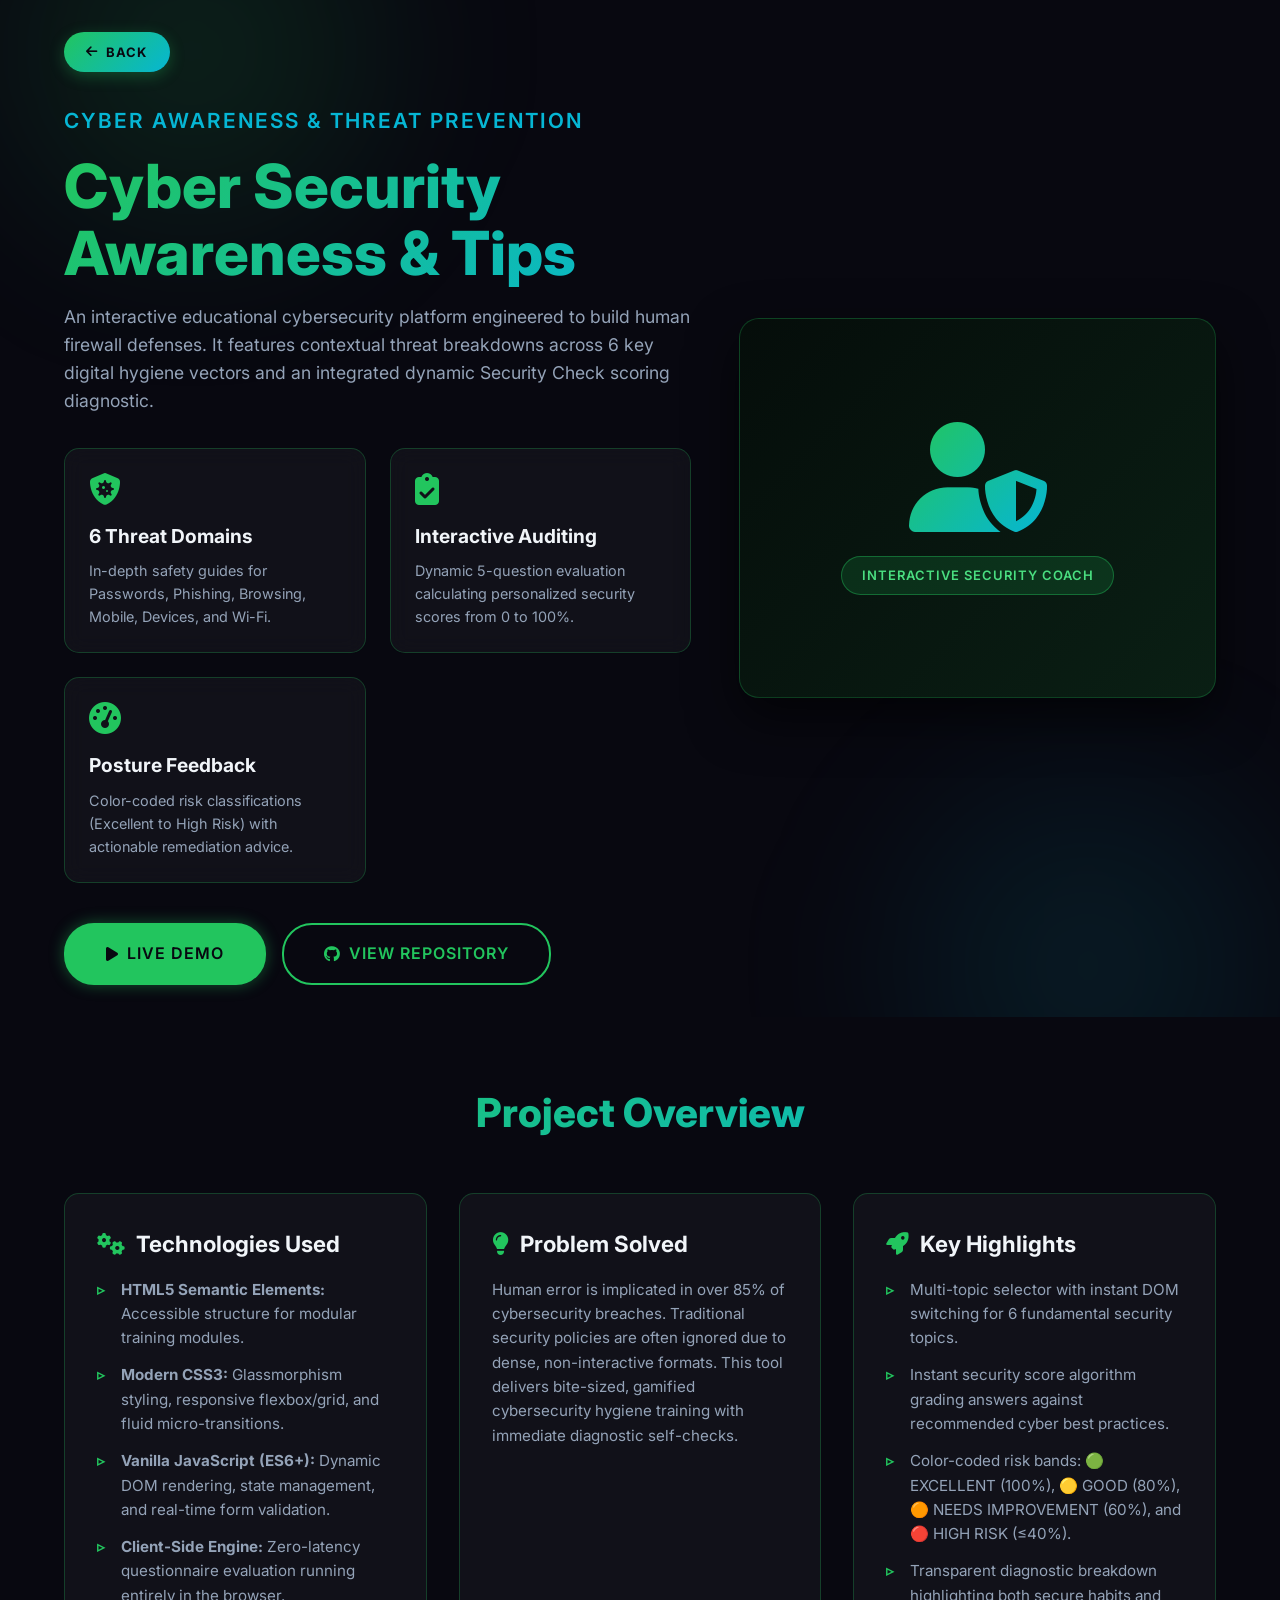
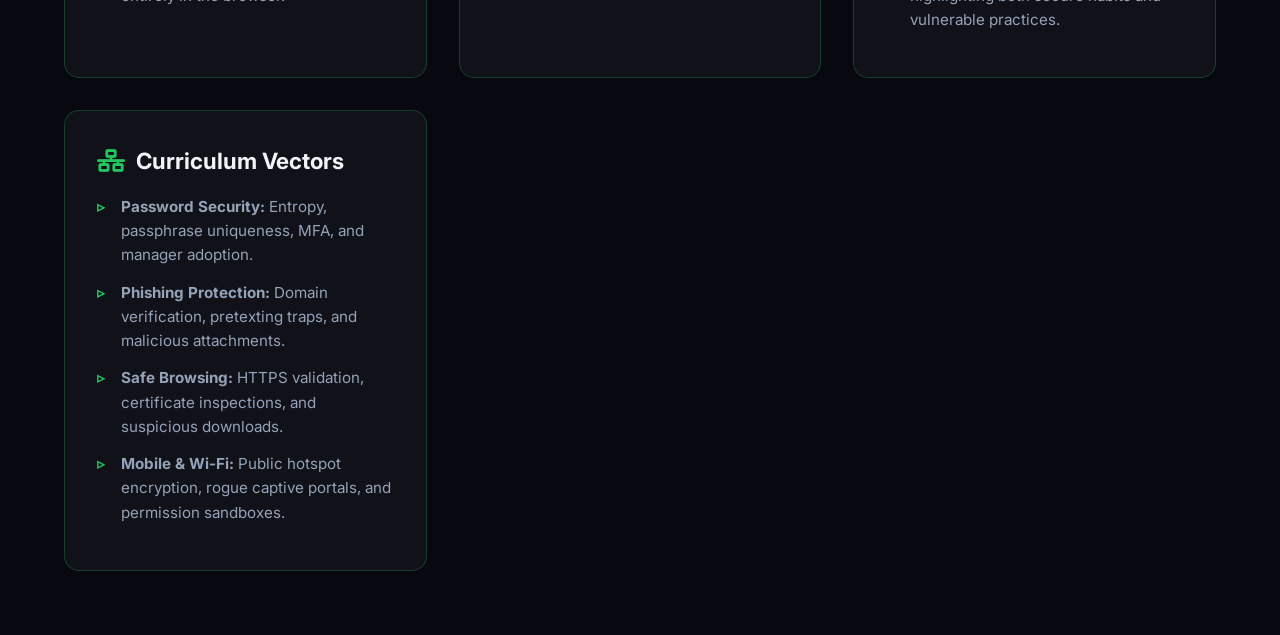
==== projects/awareness-and-tips.html @ faea084b "updated" ====
<!DOCTYPE html>
<html lang="en">

<head>
    <meta charset="UTF-8">
    <meta name="viewport" content="width=device-width, initial-scale=1.0">
    <title>Cyber Security Awareness & Tips - Project Detail</title>
    <link href="https://fonts.googleapis.com/css2?family=Inter:wght@300;400;600;800&display=swap" rel="stylesheet">
    <link rel="stylesheet" href="https://cdnjs.cloudflare.com/ajax/libs/font-awesome/6.4.0/css/all.min.css" />
    <style>
        :root {
            --primary: #22C55E;
            --primary-dark: #16A34A;
            --accent: #06B6D4;
            --bg-color: #080810;
            --glass-bg: rgba(255, 255, 255, 0.04);
            --glass-border: rgba(34, 197, 94, 0.25);
            --text-main: #F1F5F9;
            --text-muted: #94A3B8;
            --gradient: linear-gradient(135deg, #22C55E, #06B6D4);
        }

        * {
            margin: 0;
            padding: 0;
            box-sizing: border-box;
            font-family: 'Inter', sans-serif;
        }

        body {
            background-color: var(--bg-color);
            color: var(--text-main);
            overflow-x: hidden;
            line-height: 1.6;
        }

        .hero {
            position: relative;
            min-height: 100vh;
            display: flex;
            align-items: center;
            padding: 2rem 5%;
            overflow: hidden;
        }

        .hero::before {
            content: '';
            position: absolute;
            top: -20%;
            left: -10%;
            width: 50%;
            height: 50%;
            background: radial-gradient(circle, rgba(34, 197, 94, 0.15) 0%, transparent 70%);
            filter: blur(60px);
            z-index: 0;
        }

        .hero::after {
            content: '';
            position: absolute;
            bottom: -20%;
            right: -10%;
            width: 50%;
            height: 50%;
            background: radial-gradient(circle, rgba(6, 182, 212, 0.12) 0%, transparent 70%);
            filter: blur(60px);
            z-index: 0;
        }

        .container {
            position: relative;
            display: flex;
            flex-wrap: wrap;
            align-items: center;
            justify-content: space-between;
            z-index: 1;
            max-width: 1400px;
            margin: 0 auto;
            width: 100%;
            gap: 3rem;
        }

        .content {
            flex: 1 1 500px;
            animation: fadeInLeft 1s ease;
        }

        .title {
            font-size: 3.8rem;
            font-weight: 800;
            margin-bottom: 1rem;
            line-height: 1.1;
            background: var(--gradient);
            -webkit-background-clip: text;
            background-clip: text;
            -webkit-text-fill-color: transparent;
            color: transparent;
        }

        .subtitle {
            font-size: 1.3rem;
            color: var(--accent) !important;
            margin-bottom: 1rem;
            font-weight: 600;
            letter-spacing: 2px;
            text-transform: uppercase;
        }

        .description {
            font-size: 1.1rem;
            color: var(--text-muted);
            margin-bottom: 2rem;
            max-width: 650px;
        }

        .features {
            display: grid;
            grid-template-columns: repeat(auto-fit, minmax(200px, 1fr));
            gap: 1.5rem;
            margin-bottom: 2.5rem;
        }

        .feature-card {
            background: var(--glass-bg);
            padding: 1.5rem;
            border-radius: 15px;
            border: 1px solid var(--glass-border);
            backdrop-filter: blur(10px);
            transition: transform 0.3s ease, border-color 0.3s ease;
        }

        .feature-card:hover {
            transform: translateY(-5px);
            border-color: var(--primary);
        }

        .feature-card i {
            font-size: 2rem;
            color: var(--primary);
            margin-bottom: 1rem;
        }

        .feature-card h3 {
            font-size: 1.2rem;
            margin-bottom: 0.5rem;
        }

        .feature-card p {
            font-size: 0.9rem;
            color: var(--text-muted);
        }

        .image-container {
            flex: 1 1 350px;
            animation: fadeInRight 1s ease;
            display: flex;
            align-items: center;
            justify-content: center;
        }

        .image-wrapper {
            width: 100%;
            max-width: 480px;
            height: 380px;
            border-radius: 20px;
            background: linear-gradient(135deg, #050d0a, #0a1f14);
            border: 1px solid var(--glass-border);
            box-shadow: 0 20px 50px rgba(0, 0, 0, 0.6);
            display: flex;
            flex-direction: column;
            align-items: center;
            justify-content: center;
            gap: 1.5rem;
            transition: transform 0.5s ease;
        }

        .image-wrapper:hover {
            transform: scale(1.02);
            border-color: var(--primary);
        }

        .image-wrapper i {
            font-size: 110px;
            background: var(--gradient);
            -webkit-background-clip: text;
            background-clip: text;
            -webkit-text-fill-color: transparent;
        }

        .image-badge {
            font-size: 13px;
            font-weight: 600;
            padding: 0.5rem 1.2rem;
            background: rgba(34, 197, 94, 0.15);
            border: 1px solid rgba(34, 197, 94, 0.4);
            color: #4ade80;
            border-radius: 20px;
            letter-spacing: 1px;
            text-transform: uppercase;
        }

        .back-btn {
            display: inline-flex;
            align-items: center;
            gap: 0.5rem;
            padding: 0.6rem 1.4rem;
            font-size: 13px;
            background: var(--gradient);
            color: #080810 !important;
            border-radius: 30px;
            text-decoration: none;
            font-weight: 700;
            border: none;
            transition: all 0.3s ease;
            text-transform: uppercase;
            letter-spacing: 1px;
            margin-bottom: 2rem;
            box-shadow: 0 4px 15px rgba(34, 197, 94, 0.3);
        }

        .back-btn:hover {
            transform: translateY(-2px);
            box-shadow: 0 6px 20px rgba(34, 197, 94, 0.5);
            color: #080810 !important;
        }

        .btn {
            display: inline-flex;
            align-items: center;
            padding: 1rem 2rem;
            background: transparent;
            border: 2px solid var(--primary);
            color: var(--primary);
            border-radius: 30px;
            text-decoration: none;
            font-weight: 600;
            transition: all 0.3s ease;
            text-transform: uppercase;
            letter-spacing: 1px;
        }

        .btn i {
            margin-right: 0.5rem;
        }

        .btn:hover {
            background: var(--primary);
            color: var(--bg-color);
            box-shadow: 0 0 20px rgba(34, 197, 94, 0.4);
        }

        .btn.primary {
            background: var(--primary);
            color: var(--bg-color);
        }

        .btn.primary:hover {
            background: transparent;
            color: var(--primary);
        }

        .button-group {
            display: flex;
            gap: 1rem;
            flex-wrap: wrap;
            margin-top: 1rem;
        }

        @keyframes fadeInLeft {
            from {
                opacity: 0;
                transform: translateX(-50px);
            }
            to {
                opacity: 1;
                transform: translateX(0);
            }
        }

        @keyframes fadeInRight {
            from {
                opacity: 0;
                transform: translateX(50px);
            }
            to {
                opacity: 1;
                transform: translateX(0);
            }
        }

        @media (max-width: 991px) {
            .container {
                flex-direction: column;
                text-align: center;
            }
            .features {
                text-align: left;
            }
            .title {
                font-size: 2.8rem;
            }
        }

        .details-section {
            padding: 4rem 5%;
            background-color: var(--bg-color);
            position: relative;
            z-index: 1;
        }

        .section-title {
            font-size: 2.5rem;
            text-align: center;
            margin-bottom: 3rem;
            background: var(--gradient);
            -webkit-background-clip: text;
            background-clip: text;
            -webkit-text-fill-color: transparent;
            color: transparent;
            font-weight: 800;
        }

        .details-grid {
            display: grid;
            grid-template-columns: repeat(auto-fit, minmax(300px, 1fr));
            gap: 2rem;
            max-width: 1400px;
            margin: 0 auto;
        }

        .detail-card {
            background: var(--glass-bg);
            padding: 2rem;
            border-radius: 15px;
            border: 1px solid var(--glass-border);
            transition: transform 0.3s ease;
        }

        .detail-card:hover {
            transform: translateY(-5px);
            border-color: var(--primary);
            box-shadow: 0 10px 30px rgba(0, 0, 0, 0.5);
        }

        .detail-card h3 {
            font-size: 1.4rem;
            color: var(--text-main);
            margin-bottom: 1rem;
            display: flex;
            align-items: center;
            gap: 0.7rem;
        }

        .detail-card h3 i {
            color: var(--primary);
        }

        .detail-card p,
        .detail-card ul {
            color: var(--text-muted);
            font-size: 0.95rem;
            line-height: 1.6;
        }

        .detail-card ul {
            list-style-type: none;
            padding-left: 0;
        }

        .detail-card ul li {
            margin-bottom: 0.8rem;
            position: relative;
            padding-left: 1.5rem;
        }

        .detail-card ul li::before {
            content: '▹';
            position: absolute;
            left: 0;
            color: var(--primary);
            font-weight: bold;
        }
    </style>
</head>

<body>
    <div class="hero">
        <div class="container">
            <div class="content">
                <a href="../index.html" class="back-btn"><i class="fas fa-arrow-left"></i> Back</a>
                <div class="subtitle">Cyber Awareness & Threat Prevention</div>
                <h1 class="title">Cyber Security Awareness & Tips</h1>
                <p class="description">
                    An interactive educational cybersecurity platform engineered to build human firewall defenses. It features contextual threat breakdowns across 6 key digital hygiene vectors and an integrated dynamic Security Check scoring diagnostic.
                </p>
                <div class="features">
                    <div class="feature-card">
                        <i class="fas fa-shield-virus"></i>
                        <h3>6 Threat Domains</h3>
                        <p>In-depth safety guides for Passwords, Phishing, Browsing, Mobile, Devices, and Wi-Fi.</p>
                    </div>
                    <div class="feature-card">
                        <i class="fas fa-clipboard-check"></i>
                        <h3>Interactive Auditing</h3>
                        <p>Dynamic 5-question evaluation calculating personalized security scores from 0 to 100%.</p>
                    </div>
                    <div class="feature-card">
                        <i class="fas fa-gauge-high"></i>
                        <h3>Posture Feedback</h3>
                        <p>Color-coded risk classifications (Excellent to High Risk) with actionable remediation advice.</p>
                    </div>
                </div>
                <div class="button-group" style="margin-top: 2rem;">
                    <a href="../Awareness%20and%20Tips/index.html" class="btn primary"
                        style="padding: 1rem 2.5rem; box-shadow: 0 0 15px rgba(34, 197, 94, 0.4);"><i
                            class="fas fa-play"></i> Live Demo</a>
                    <a href="https://github.com/jesinmilesh/Awareness-and-Tips" target="_blank" class="btn"
                        style="padding: 1rem 2.5rem;"><i class="fab fa-github"></i> View Repository</a>
                </div>
            </div>
            <div class="image-container">
                <div class="image-wrapper">
                    <i class="fas fa-user-shield"></i>
                    <div class="image-badge">Interactive Security Coach</div>
                </div>
            </div>
        </div>
    </div>

    <section class="details-section">
        <h2 class="section-title">Project Overview</h2>
        <div class="details-grid">
            <div class="detail-card">
                <h3><i class="fas fa-cogs"></i> Technologies Used</h3>
                <ul>
                    <li><strong>HTML5 Semantic Elements:</strong> Accessible structure for modular training modules.</li>
                    <li><strong>Modern CSS3:</strong> Glassmorphism styling, responsive flexbox/grid, and fluid micro-transitions.</li>
                    <li><strong>Vanilla JavaScript (ES6+):</strong> Dynamic DOM rendering, state management, and real-time form validation.</li>
                    <li><strong>Client-Side Engine:</strong> Zero-latency questionnaire evaluation running entirely in the browser.</li>
                </ul>
            </div>
            <div class="detail-card">
                <h3><i class="fas fa-lightbulb"></i> Problem Solved</h3>
                <p>Human error is implicated in over 85% of cybersecurity breaches. Traditional security policies are often ignored due to dense, non-interactive formats. This tool delivers bite-sized, gamified cybersecurity hygiene training with immediate diagnostic self-checks.</p>
            </div>
            <div class="detail-card">
                <h3><i class="fas fa-rocket"></i> Key Highlights</h3>
                <ul>
                    <li>Multi-topic selector with instant DOM switching for 6 fundamental security topics.</li>
                    <li>Instant security score algorithm grading answers against recommended cyber best practices.</li>
                    <li>Color-coded risk bands: 🟢 EXCELLENT (100%), 🟡 GOOD (80%), 🟠 NEEDS IMPROVEMENT (60%), and 🔴 HIGH RISK (&le;40%).</li>
                    <li>Transparent diagnostic breakdown highlighting both secure habits and vulnerable practices.</li>
                </ul>
            </div>
            <div class="detail-card">
                <h3><i class="fas fa-network-wired"></i> Curriculum Vectors</h3>
                <ul>
                    <li><strong>Password Security:</strong> Entropy, passphrase uniqueness, MFA, and manager adoption.</li>
                    <li><strong>Phishing Protection:</strong> Domain verification, pretexting traps, and malicious attachments.</li>
                    <li><strong>Safe Browsing:</strong> HTTPS validation, certificate inspections, and suspicious downloads.</li>
                    <li><strong>Mobile & Wi-Fi:</strong> Public hotspot encryption, rogue captive portals, and permission sandboxes.</li>
                </ul>
            </div>
        </div>
    </section>
</body>

</html>
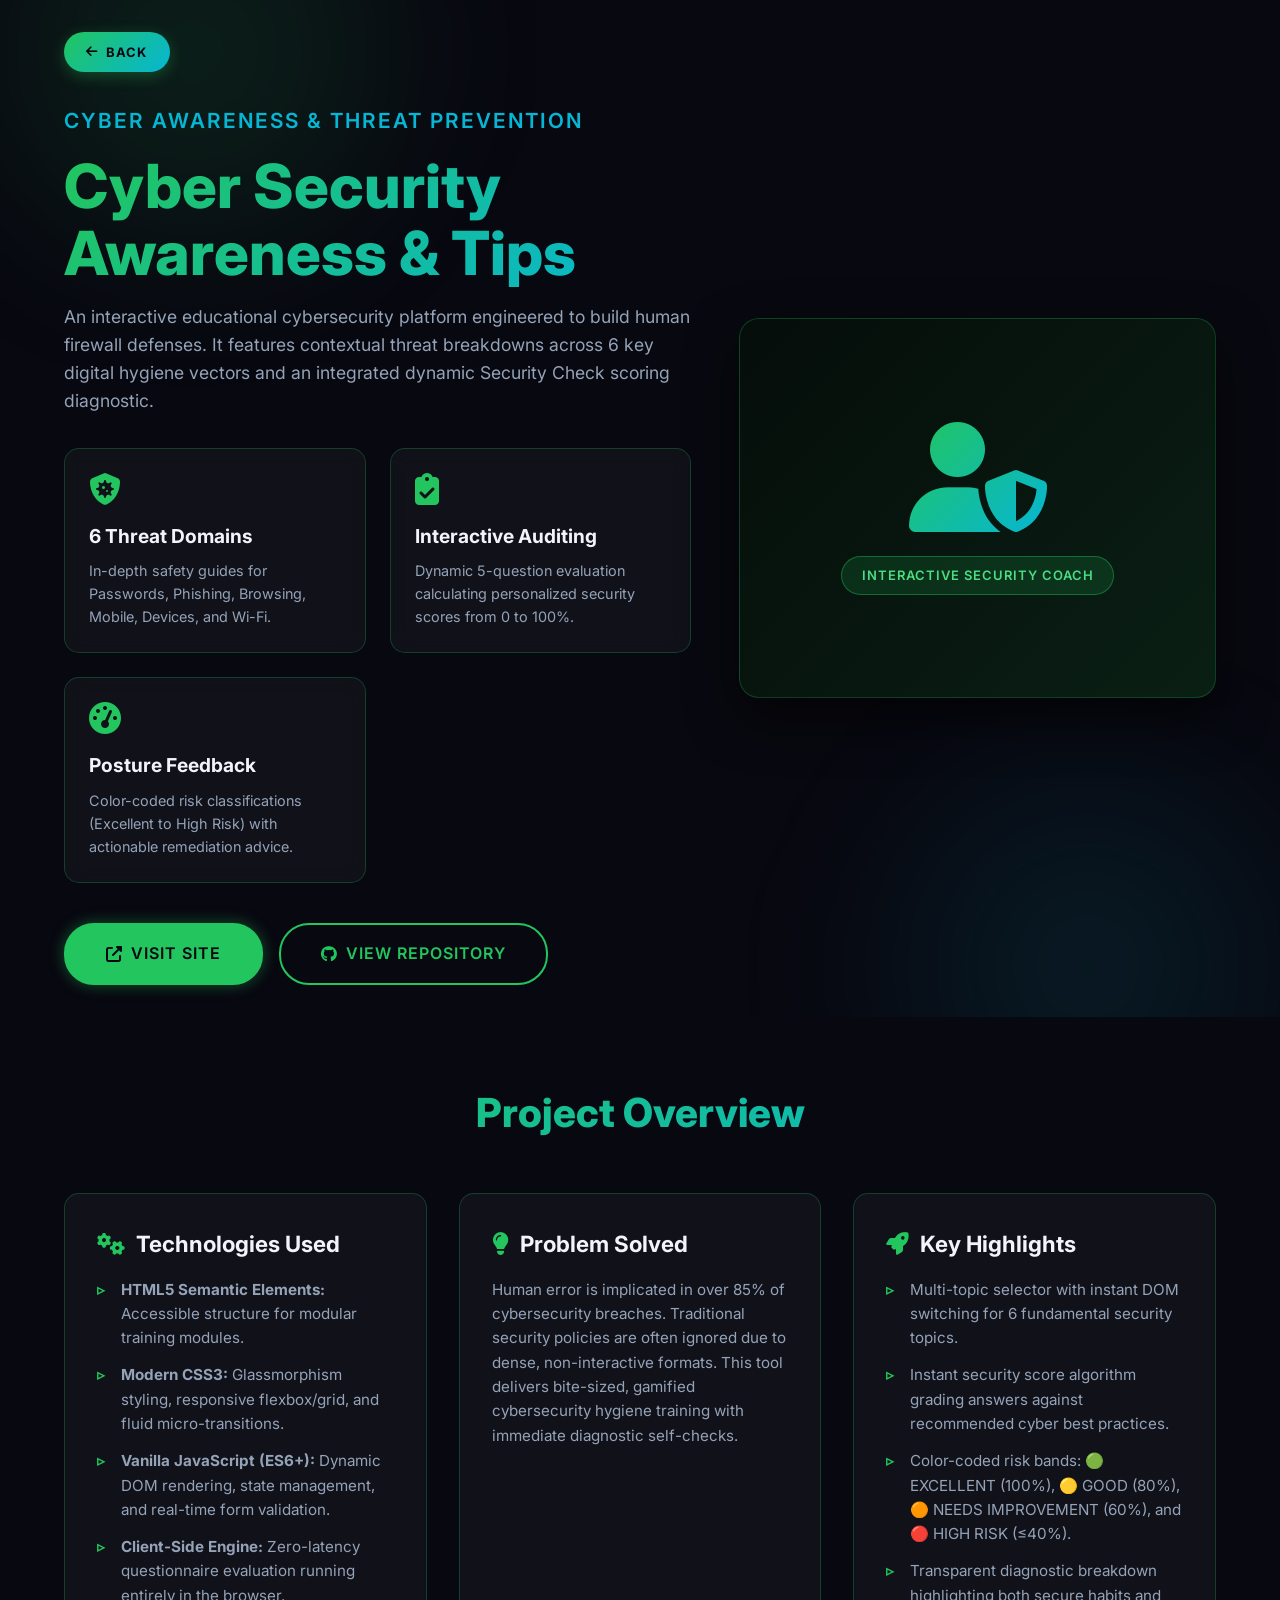
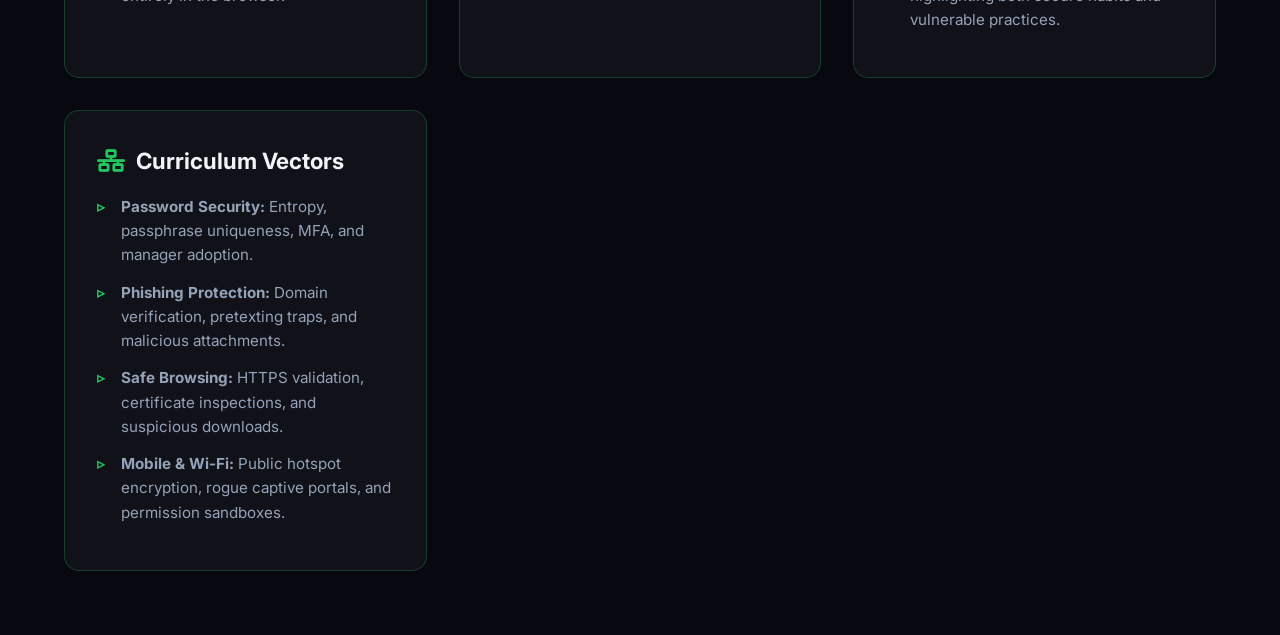
==== commit 3b708227: "updated3" ====
--- a/projects/awareness-and-tips.html
+++ b/projects/awareness-and-tips.html
@@ -411,10 +411,10 @@
                     </div>
                 </div>
                 <div class="button-group" style="margin-top: 2rem;">
-                    <a href="../Awareness%20and%20Tips/index.html" class="btn primary"
+                    <a href="https://awareness-and-tips.vercel.app/" target="_blank" rel="noopener noreferrer" class="btn primary"
                         style="padding: 1rem 2.5rem; box-shadow: 0 0 15px rgba(34, 197, 94, 0.4);"><i
-                            class="fas fa-play"></i> Live Demo</a>
-                    <a href="https://github.com/jesinmilesh/Awareness-and-Tips" target="_blank" class="btn"
+                            class="fas fa-external-link-alt"></i> Visit Site</a>
+                    <a href="https://github.com/jesinmilesh/Awareness-and-Tips" target="_blank" rel="noopener noreferrer" class="btn"
                         style="padding: 1rem 2.5rem;"><i class="fab fa-github"></i> View Repository</a>
                 </div>
             </div>
